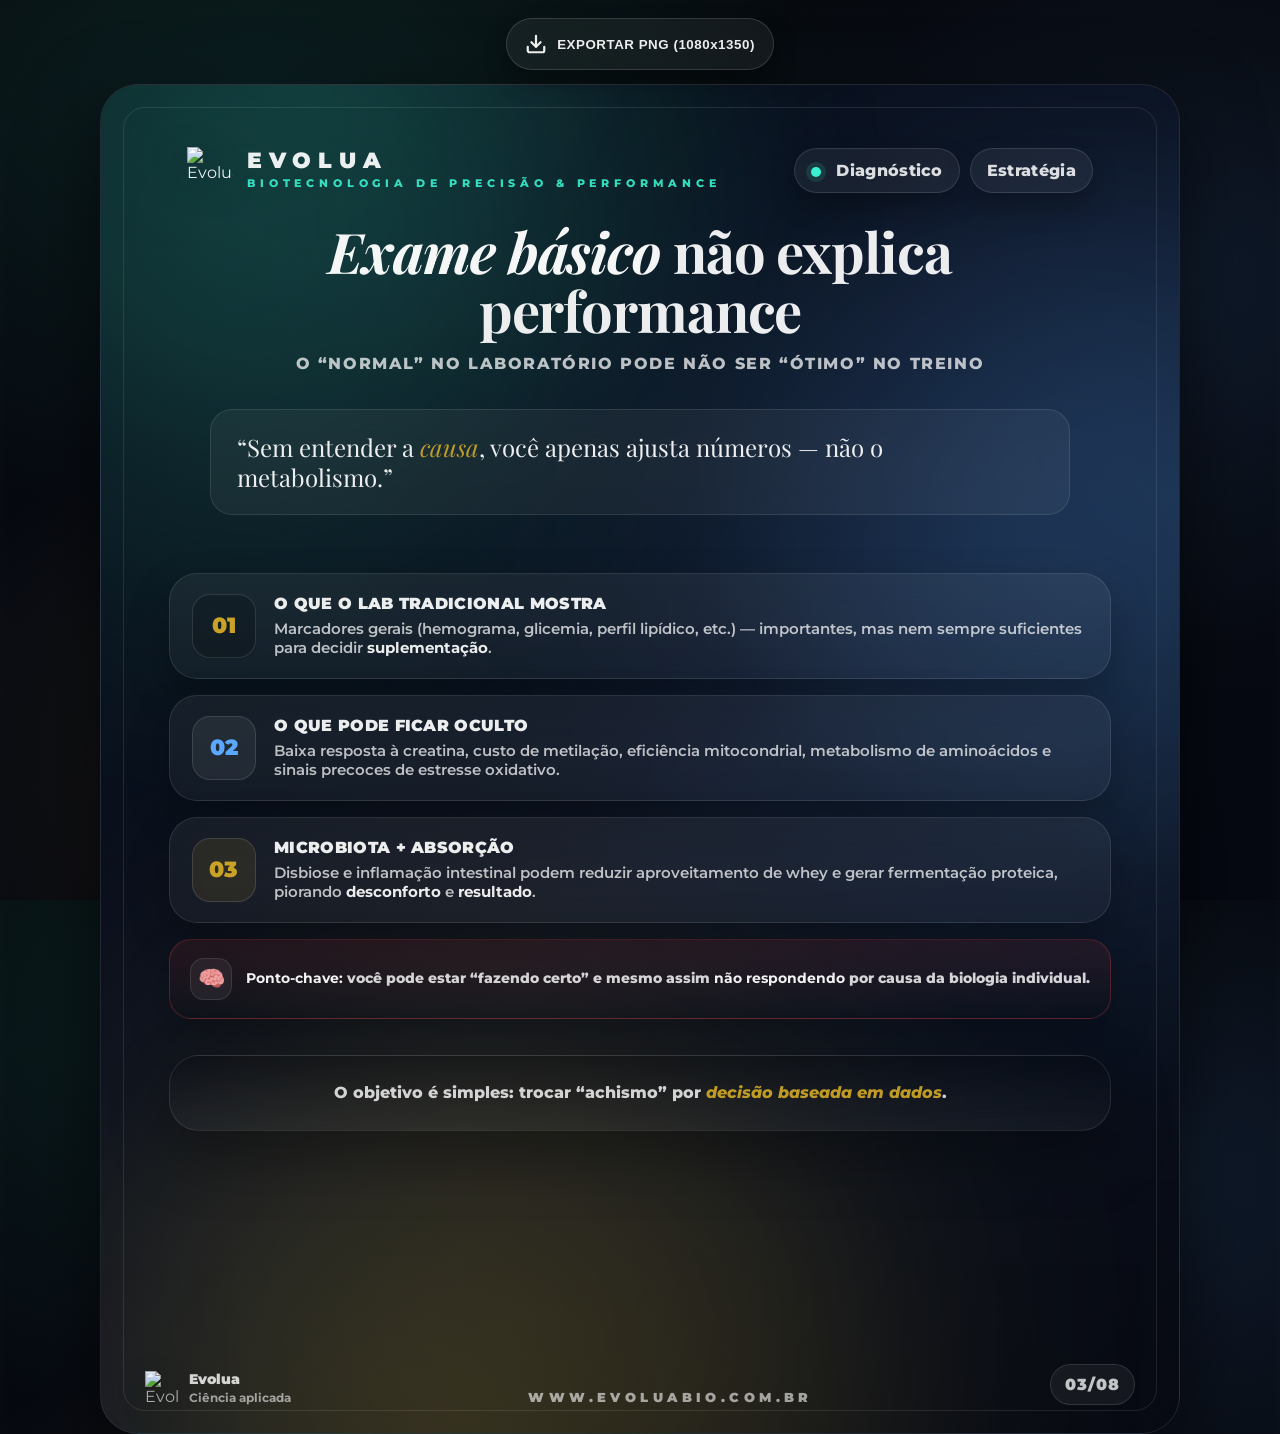
==== index3.html @ bce1d246 "Add files via upload" ====
<!DOCTYPE html> 
<html lang="pt-br">
<head>
  <meta charset="UTF-8" />
  <meta name="viewport" content="width=device-width, initial-scale=1.0"/>
  <title>Lab Básico x Precisão | Evolua Premium</title>

  <link rel="preconnect" href="https://fonts.googleapis.com">
  <link rel="preconnect" href="https://fonts.gstatic.com" crossorigin>
  <link href="https://fonts.googleapis.com/css2?family=Montserrat:wght@400;600;700;800;900&family=Playfair+Display:ital,wght@0,700;1,700&display=swap" rel="stylesheet">
  <script src="https://cdnjs.cloudflare.com/ajax/libs/html2canvas/1.4.1/html2canvas.min.js"></script>

  <style>
    :root{--bg:#070a12;--navy:#0b1222;--navy2:#0a0f1d;--card:rgba(255,255,255,.06);--card2:rgba(255,255,255,.08);--stroke:rgba(255,255,255,.10);--text:rgba(255,255,255,.92);--muted:rgba(255,255,255,.72);--muted2:rgba(255,255,255,.55);--cyan:#38f2d0;--cyan2:#5aa8ff;--gold:#c9a227;--shadow:0 28px 80px rgba(0,0,0,.55);--radius:38px;--radius2:28px;}
    *{ box-sizing:border-box; } html,body{ height:100%; }
    body{ margin:0; font-family:'Montserrat',system-ui,-apple-system,Segoe UI,Roboto,Arial,sans-serif;
      background: radial-gradient(1200px 800px at 20% 10%, rgba(56,242,208,.10), transparent 55%),
                  radial-gradient(900px 700px at 90% 30%, rgba(90,168,255,.12), transparent 55%),
                  radial-gradient(900px 700px at 30% 90%, rgba(201,162,39,.10), transparent 60%),
                  linear-gradient(180deg, #05060b, #070a12 70%, #060812);
      color: var(--text); display:flex; flex-direction:column; align-items:center;
      -webkit-font-smoothing: antialiased; padding: 18px 12px 32px; gap: 14px;
    }
    .toolbar{ width:min(1100px, 100%); display:flex; align-items:center; justify-content:center; position: sticky; top: 12px; z-index: 20; }
    .btn{ appearance:none; border: 1px solid rgba(255,255,255,.14); background: rgba(255,255,255,.06); color: rgba(255,255,255,.92);
      padding: 14px 18px; border-radius: 999px; font-weight: 900; letter-spacing: .04em; box-shadow: 0 10px 22px rgba(0,0,0,.35);
      cursor:pointer; display:flex; align-items:center; gap:10px; transition: transform .15s ease, background .15s ease, border-color .15s ease;
      backdrop-filter: blur(10px); -webkit-backdrop-filter: blur(10px);
    }
    .btn:hover{ transform: translateY(-1px); background: rgba(255,255,255,.08); border-color: rgba(255,255,255,.22); }
    .btn:disabled{ opacity:.6; cursor:not-allowed; transform:none; }
    .btn svg{ display:block; }

    .preview{ width:min(1100px, 100%); display:flex; justify-content:center; }
    .preview-inner{ transform-origin: top center; will-change: transform; }

    #capture{
      width:1080px; height:1350px; border-radius: var(--radius); overflow:hidden; position:relative; box-shadow: var(--shadow);
      background:
        radial-gradient(900px 700px at 20% 0%, rgba(56,242,208,.10), transparent 55%),
        radial-gradient(900px 700px at 100% 30%, rgba(90,168,255,.12), transparent 55%),
        radial-gradient(900px 700px at 30% 100%, rgba(201,162,39,.10), transparent 60%),
        linear-gradient(135deg, #070a12, #0b1222 55%, #070a12);
      border: 1px solid rgba(255,255,255,.10);
    }
    .frame{ position:absolute; inset: 22px; border-radius: calc(var(--radius) - 16px); border: 1px solid rgba(255,255,255,.10); pointer-events:none; }

    .header{ padding: 62px 86px 28px; display:flex; flex-direction:column; gap: 18px; position:relative; z-index:2; }
    .brandline{ display:flex; align-items:flex-end; justify-content:space-between; gap: 20px; }
    .brandmark{ display:flex; align-items:center; gap: 14px; }
    .logo{ width: 46px; height: 46px; object-fit: contain; filter: drop-shadow(0 10px 18px rgba(0,0,0,.35)); }
    .brandtext{ display:flex; flex-direction:column; gap: 4px; }
    .brandname{ font-weight: 900; letter-spacing: .32em; text-transform: uppercase; font-size: 22px; line-height: 1; }
    .tagline{ font-size: 11px; letter-spacing: .44em; text-transform: uppercase; color: rgba(56,242,208,.9); font-weight: 800; }

    .pillrow{ display:flex; align-items:center; justify-content:flex-end; gap: 10px; flex-wrap:wrap; }
    .pill{ padding: 12px 16px; border-radius: 999px; border: 1px solid rgba(255,255,255,.12); background: rgba(255,255,255,.06);
      color: rgba(255,255,255,.85); font-weight: 800; letter-spacing: .02em; backdrop-filter: blur(12px); -webkit-backdrop-filter: blur(12px);
      box-shadow: 0 14px 26px rgba(0,0,0,.26);
    }
    .pill .dot{ width:10px;height:10px;border-radius:50%; display:inline-block; margin-right:10px; background: var(--cyan);
      box-shadow: 0 0 0 5px rgba(56,242,208,.12); vertical-align: -1px; }

    .title{ margin-top: 10px; text-align:center; padding: 0 30px; }
    .h1{ font-family: 'Playfair Display', serif; font-size: 56px; line-height: 1.06; margin: 0; letter-spacing: -.02em; }
    .h1 em{ font-style: italic; color: rgba(255,255,255,.96); }
    .subline{ margin-top: 14px; font-size: 16px; color: var(--muted); letter-spacing: .10em; text-transform: uppercase; font-weight: 800; }

    .quote{ margin: 18px auto 0; width: min(860px, 100%); padding: 22px 26px; border-radius: 22px;
      border: 1px solid rgba(255,255,255,.10); background: rgba(255,255,255,.05);
      backdrop-filter: blur(14px); -webkit-backdrop-filter: blur(14px);
    }
    .quote p{ margin:0; font-family: 'Playfair Display', serif; font-size: 24px; line-height: 1.25; color: rgba(255,255,255,.92); }
    .quote p span{ color: rgba(201,162,39,.95); font-style: italic; }

    .body{ padding: 30px 68px 26px; display:flex; flex-direction:column; gap: 16px; position:relative; z-index:2; }
    .card{ display:flex; gap: 18px; align-items:flex-start; padding: 20px 22px; border-radius: var(--radius2);
      border: 1px solid rgba(255,255,255,.10); background: linear-gradient(180deg, rgba(255,255,255,.06), rgba(255,255,255,.04));
      backdrop-filter: blur(14px); -webkit-backdrop-filter: blur(14px); box-shadow: 0 18px 40px rgba(0,0,0,.28);
    }
    .num{ width: 64px; height: 64px; border-radius: 18px; display:flex; align-items:center; justify-content:center; font-weight: 900;
      font-size: 22px; letter-spacing:.02em; flex: 0 0 64px; border: 1px solid rgba(255,255,255,.12); background: rgba(0,0,0,.18);
    }
    .num.n1{ color: var(--gold); } .num.n2{ color: var(--cyan2); background: rgba(255,255,255,.06); } .num.n3{ color: var(--gold); background: rgba(201,162,39,.10); }

    .card h3{ margin: 0; font-size: 16px; font-weight: 900; letter-spacing: .02em; text-transform: uppercase; color: rgba(255,255,255,.92); }
    .card p{ margin: 6px 0 0; font-size: 15px; line-height: 1.28; color: rgba(255,255,255,.72); font-weight: 600; }
    .card p i{ font-style: italic; color: rgba(255,255,255,.84); } .card p b{ color: rgba(255,255,255,.92); }

    .alert{ display:flex; gap: 14px; align-items:center; padding: 18px 20px; border-radius: 22px;
      border: 1px solid rgba(255, 74, 74, .25); background: linear-gradient(180deg, rgba(255,74,74,.10), rgba(0,0,0,.12));
      box-shadow: 0 18px 40px rgba(0,0,0,.25);
    }
    .alert .emoji{ width: 42px;height:42px;border-radius: 14px; display:flex;align-items:center;justify-content:center; background: rgba(255,255,255,.06);
      border: 1px solid rgba(255,255,255,.10); font-size: 22px;
    }
    .alert p{ margin:0; font-size: 14px; color: rgba(255,255,255,.82); font-weight: 800; line-height: 1.25; }
    .alert p b{ color: rgba(255,255,255,.95); }

    .rationale{ margin: 10px 68px 0; padding: 26px 30px; border-radius: 30px; border: 1px solid rgba(255,255,255,.10);
      background: linear-gradient(180deg, rgba(0,0,0,.18), rgba(255,255,255,.04)); backdrop-filter: blur(14px); -webkit-backdrop-filter: blur(14px);
      text-align:center; box-shadow: 0 24px 60px rgba(0,0,0,.35); position:relative; z-index:2;
    }
    .rationale p{ margin:0; font-size: 16px; line-height: 1.38; color: rgba(255,255,255,.80); font-weight: 800; }
    .rationale p span{ color: rgba(201,162,39,.95); font-style: italic; }

    .footer{ position:absolute; bottom: 28px; left: 44px; right: 44px; display:flex; align-items:flex-end; justify-content:space-between; gap: 16px;
      z-index:2; color: rgba(255,255,255,.65);
    }
    .site{ font-weight: 900; letter-spacing: .34em; text-transform: uppercase; font-size: 13px; opacity:.9; }
    .miniBrand{ display:flex; align-items:center; gap: 10px; opacity:.95; }
    .miniBrand .miniTitle{ font-weight: 900; font-size: 14px; color: rgba(255,255,255,.85); margin-bottom: 2px; }
    .miniBrand .miniSub{ font-weight: 700; font-size: 12px; color: rgba(255,255,255,.60); }
    .badge{ padding: 10px 14px; border-radius: 999px; border: 1px solid rgba(255,255,255,.12); background: rgba(255,255,255,.06);
      font-weight: 900; letter-spacing: .06em; color: rgba(255,255,255,.75); backdrop-filter: blur(12px); -webkit-backdrop-filter: blur(12px);
    }

    .blob{ position:absolute; width: 720px; height: 720px; border-radius: 50%; filter: blur(140px); opacity: .18; pointer-events:none; z-index:1; }
    .b1{ top:-220px; left:-220px; background: rgba(56,242,208,.9); }
    .b2{ top: 120px; right:-260px; background: rgba(90,168,255,.9); }
    .b3{ bottom:-260px; left: 40px; background: rgba(201,162,39,.9); }

    .is-exporting *{ animation:none !important; transition:none !important; }

    @media (max-width: 1200px){ .preview-inner{ transform: scale(calc((100vw - 40px) / 1080)); } }
    @media (max-width: 680px){ .preview-inner{ transform: scale(calc((100vw - 18px) / 1080)); } .toolbar{ top: 8px; } }
  </style>
</head>

<body>
  <div class="toolbar">
    <button id="btnPng" class="btn" type="button">
      <svg xmlns="http://www.w3.org/2000/svg" width="22" height="22" viewBox="0 0 24 24" fill="none" stroke="currentColor" stroke-width="2.4" stroke-linecap="round" stroke-linejoin="round">
        <path d="M21 15v4a2 2 0 0 1-2 2H5a2 2 0 0 1-2-2v-4"></path>
        <polyline points="7 10 12 15 17 10"></polyline>
        <line x1="12" y1="15" x2="12" y2="3"></line>
      </svg>
      EXPORTAR PNG (1080x1350)
    </button>
  </div>

  <div class="preview">
    <div class="preview-inner">
      <div id="capture">

        <div class="blob b1"></div><div class="blob b2"></div><div class="blob b3"></div>
        <div class="frame"></div>

        <section class="header">
          <div class="brandline">
            <div class="brandmark">
              <img class="logo" src="./logo.png" alt="Evolua" crossorigin="anonymous">
              <div class="brandtext">
                <div class="brandname">EVOLUA</div>
                <div class="tagline">Biotecnologia de Precisão & Performance</div>
              </div>
            </div>

            <div class="pillrow">
              <div class="pill"><span class="dot"></span> Diagnóstico</div>
              <div class="pill">Estratégia</div>
            </div>
          </div>

          <div class="title">
            <h1 class="h1"><em>Exame básico</em> não explica performance</h1>
            <div class="subline">O “normal” no laboratório pode não ser “ótimo” no treino</div>
          </div>

          <div class="quote">
            <p>“Sem entender a <span>causa</span>, você apenas ajusta números — não o metabolismo.”</p>
          </div>
        </section>

        <section class="body">
          <div class="card">
            <div class="num n1">01</div>
            <div>
              <h3>O que o lab tradicional mostra</h3>
              <p>Marcadores gerais (hemograma, glicemia, perfil lipídico, etc.) — importantes, mas nem sempre suficientes para decidir <b>suplementação</b>.</p>
            </div>
          </div>

          <div class="card">
            <div class="num n2">02</div>
            <div>
              <h3>O que pode ficar oculto</h3>
              <p>Baixa resposta à creatina, custo de metilação, eficiência mitocondrial, metabolismo de aminoácidos e sinais precoces de estresse oxidativo.</p>
            </div>
          </div>

          <div class="card">
            <div class="num n3">03</div>
            <div>
              <h3>Microbiota + absorção</h3>
              <p>Disbiose e inflamação intestinal podem reduzir aproveitamento de whey e gerar fermentação proteica, piorando <b>desconforto</b> e <b>resultado</b>.</p>
            </div>
          </div>

          <div class="alert">
            <div class="emoji">🧠</div>
            <p><b>Ponto-chave:</b> você pode estar “fazendo certo” e mesmo assim <b>não respondendo</b> por causa da biologia individual.</p>
          </div>
        </section>

        <div class="rationale">
          <p>O objetivo é simples: trocar “achismo” por <span>decisão baseada em dados</span>.</p>
        </div>

        <div class="footer">
          <div class="miniBrand">
            <img class="logo" src="./logo.png" alt="Evolua" crossorigin="anonymous" style="width:34px;height:34px;">
            <div>
              <div class="miniTitle">Evolua</div>
              <div class="miniSub">Ciência aplicada</div>
            </div>
          </div>

          <div class="site">WWW.EVOLUABIO.COM.BR</div>
          <div class="badge">03/08</div>
        </div>

      </div>
    </div>
  </div>

  <script>
    const btn = document.getElementById("btnPng");
    const target = document.getElementById("capture");
    btn.addEventListener("click", async () => {
      if (!window.html2canvas) { alert("html2canvas não carregou. Verifique sua internet."); return; }
      const original = btn.innerHTML; btn.innerHTML = "Gerando PNG..."; btn.disabled = true;
      document.documentElement.classList.add("is-exporting");
      try {
        if (document.fonts && document.fonts.ready) await document.fonts.ready;
        const canvas = await html2canvas(target, { scale: 3, useCORS: true, allowTaint: false, backgroundColor: null, width: 1080, height: 1350, windowWidth: 1080, windowHeight: 1350, logging: false });
        const link = document.createElement("a");
        link.download = "Evolua_Suplementos_Economia_03.png";
        link.href = canvas.toDataURL("image/png");
        link.click();
      } catch (e) {
        console.error(e); alert("Erro ao exportar. Use 'Go Live' (Live Server) e tente novamente.");
      } finally {
        document.documentElement.classList.remove("is-exporting");
        btn.innerHTML = original; btn.disabled = false;
      }
    });
  </script>
</body>
</html>
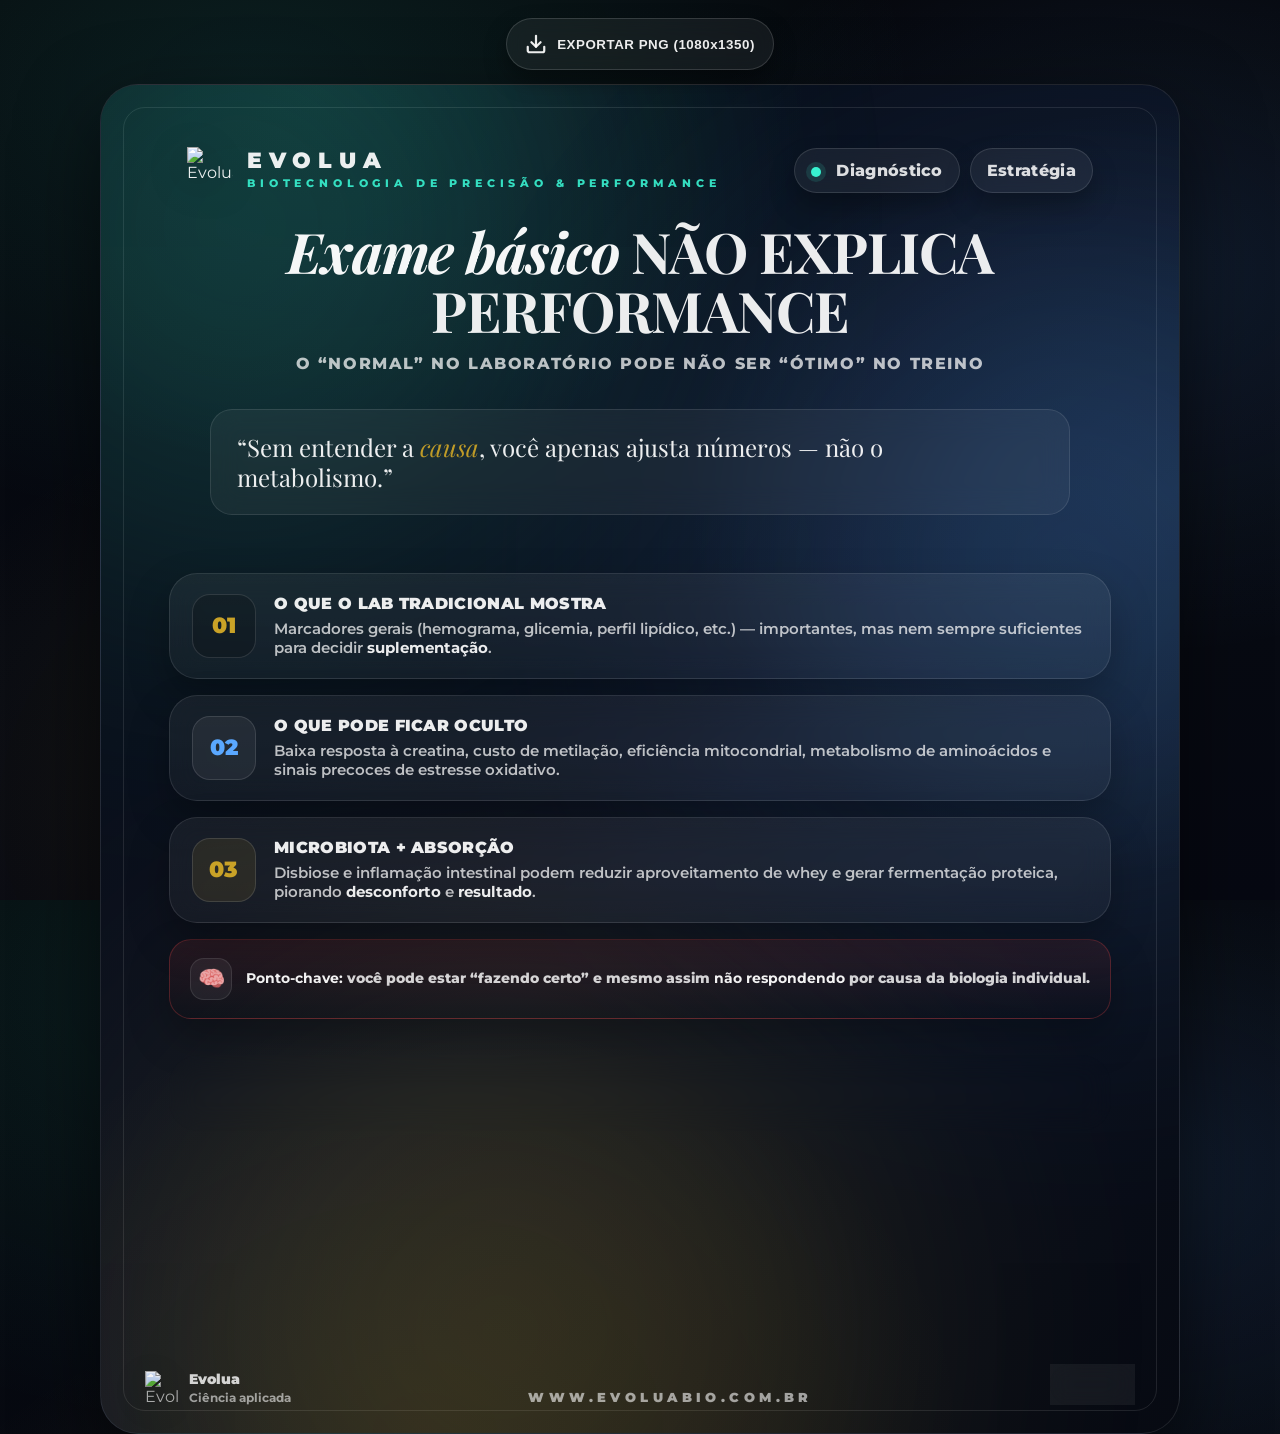
==== commit 13f6a02b: "Update index3.html" ====
--- a/index3.html
+++ b/index3.html
@@ -163,7 +163,7 @@
           </div>
 
           <div class="title">
-            <h1 class="h1"><em>Exame básico</em> não explica performance</h1>
+            <h1 class="h1"><em>Exame básico</em> NÃO EXPLICA PERFORMANCE</h1>
             <div class="subline">O “normal” no laboratório pode não ser “ótimo” no treino</div>
           </div>
 
